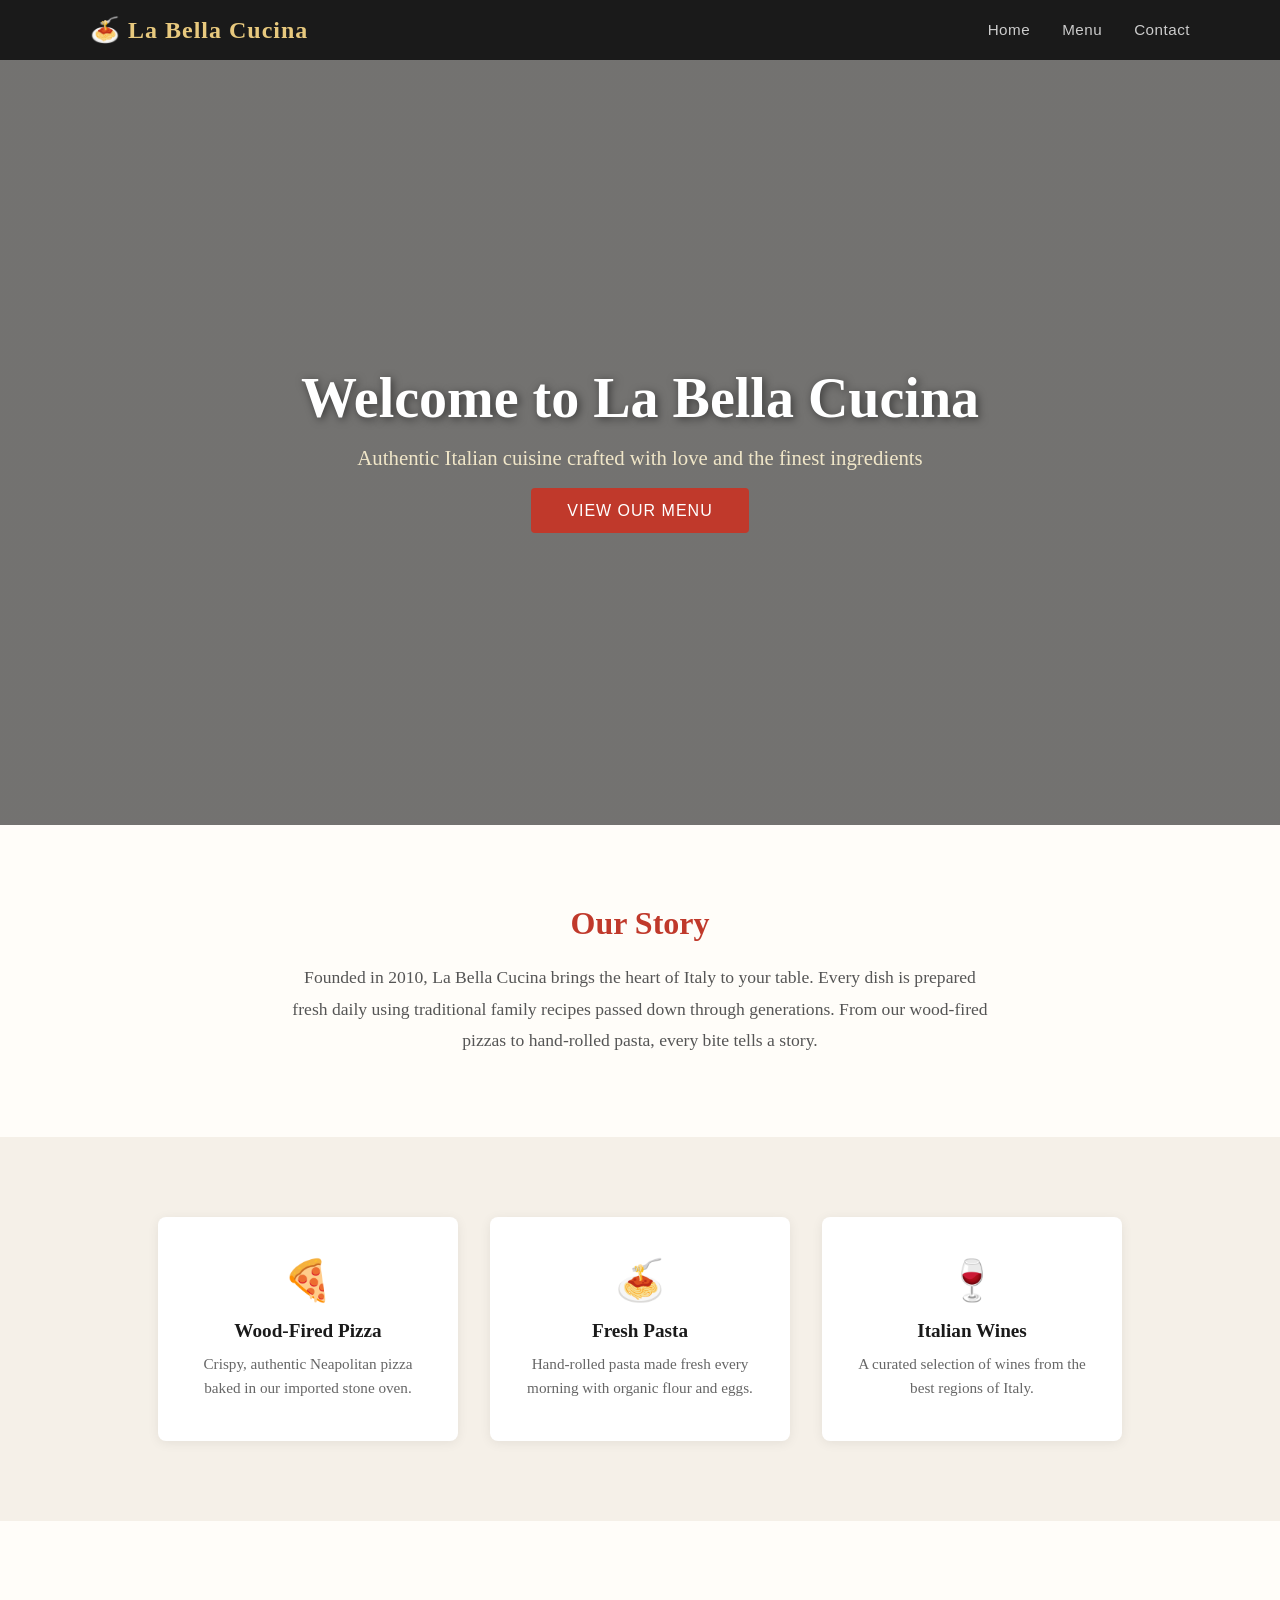
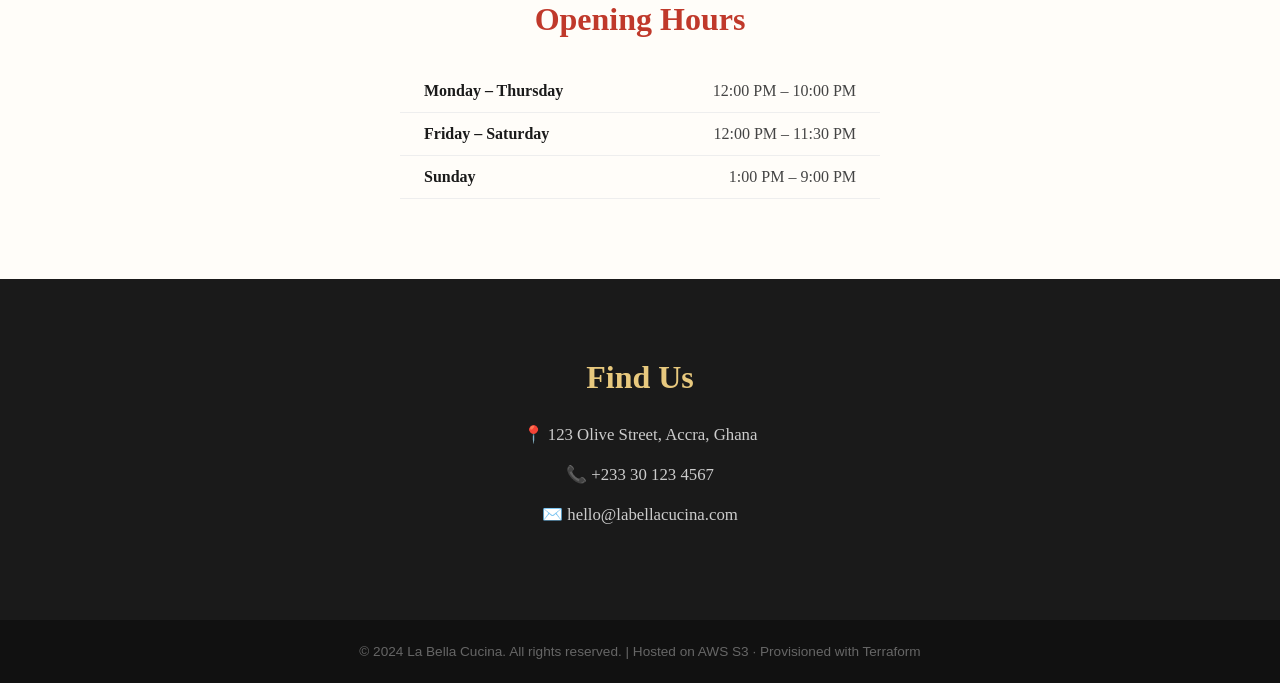
==== website/index.html @ 9f5743a2 "deployed static s3 website using terraform to provision" ====
<!DOCTYPE html>
<html lang="en">
<head>
  <meta charset="UTF-8" />
  <meta name="viewport" content="width=device-width, initial-scale=1.0"/>
  <title>La Bella Cucina</title>
  <link rel="stylesheet" href="style.css" />
</head>
<body>

  <!-- Navigation -->
  <nav>
    <div class="nav-container">
      <div class="logo">🍝 La Bella Cucina</div>
      <ul>
        <li><a href="index.html">Home</a></li>
        <li><a href="menu.html">Menu</a></li>
        <li><a href="#contact">Contact</a></li>
      </ul>
    </div>
  </nav>

  <!-- Hero Section -->
  <header class="hero">
    <div class="hero-content">
      <h1>Welcome to La Bella Cucina</h1>
      <p>Authentic Italian cuisine crafted with love and the finest ingredients</p>
      <a href="menu.html" class="btn">View Our Menu</a>
    </div>
  </header>

  <!-- About Section -->
  <section class="about">
    <div class="container">
      <h2>Our Story</h2>
      <p>
        Founded in 2010, La Bella Cucina brings the heart of Italy to your table.
        Every dish is prepared fresh daily using traditional family recipes passed
        down through generations. From our wood-fired pizzas to hand-rolled pasta,
        every bite tells a story.
      </p>
    </div>
  </section>

  <!-- Features Section -->
  <section class="features">
    <div class="container">
      <div class="feature-card">
        <span>🍕</span>
        <h3>Wood-Fired Pizza</h3>
        <p>Crispy, authentic Neapolitan pizza baked in our imported stone oven.</p>
      </div>
      <div class="feature-card">
        <span>🍝</span>
        <h3>Fresh Pasta</h3>
        <p>Hand-rolled pasta made fresh every morning with organic flour and eggs.</p>
      </div>
      <div class="feature-card">
        <span>🍷</span>
        <h3>Italian Wines</h3>
        <p>A curated selection of wines from the best regions of Italy.</p>
      </div>
    </div>
  </section>

  <!-- Opening Hours -->
  <section class="hours">
    <div class="container">
      <h2>Opening Hours</h2>
      <table>
        <tr><td>Monday – Thursday</td><td>12:00 PM – 10:00 PM</td></tr>
        <tr><td>Friday – Saturday</td><td>12:00 PM – 11:30 PM</td></tr>
        <tr><td>Sunday</td><td>1:00 PM – 9:00 PM</td></tr>
      </table>
    </div>
  </section>

  <!-- Contact Section -->
  <section class="contact" id="contact">
    <div class="container">
      <h2>Find Us</h2>
      <p>📍 123 Olive Street, Accra, Ghana</p>
      <p>📞 +233 30 123 4567</p>
      <p>✉️ hello@labellacucina.com</p>
    </div>
  </section>

  <!-- Footer -->
  <footer>
    <p>© 2024 La Bella Cucina. All rights reserved. | Hosted on AWS S3 · Provisioned with Terraform</p>
  </footer>

</body>
</html>
---- website/style.css ----
/* ============================================
   La Bella Cucina – Stylesheet
   ============================================ */

* {
  margin: 0;
  padding: 0;
  box-sizing: border-box;
}

body {
  font-family: 'Georgia', serif;
  color: #2c2c2c;
  background: #fffdf9;
}

/* ---- Navigation ---- */
nav {
  background: #1a1a1a;
  padding: 16px 40px;
  position: sticky;
  top: 0;
  z-index: 100;
}

.nav-container {
  max-width: 1100px;
  margin: 0 auto;
  display: flex;
  justify-content: space-between;
  align-items: center;
}

.logo {
  color: #e8c97e;
  font-size: 1.5rem;
  font-weight: bold;
  letter-spacing: 1px;
}

nav ul {
  list-style: none;
  display: flex;
  gap: 32px;
}

nav ul a {
  color: #ccc;
  text-decoration: none;
  font-family: 'Arial', sans-serif;
  font-size: 0.95rem;
  letter-spacing: 0.5px;
  transition: color 0.2s;
}

nav ul a:hover {
  color: #e8c97e;
}

/* ---- Hero ---- */
.hero {
  background: linear-gradient(rgba(0,0,0,0.55), rgba(0,0,0,0.55)),
              url('https://images.unsplash.com/photo-1555396273-367ea4eb4db5?w=1400') center/cover no-repeat;
  height: 85vh;
  display: flex;
  align-items: center;
  justify-content: center;
  text-align: center;
  color: white;
}

.hero-content h1 {
  font-size: 3.5rem;
  margin-bottom: 16px;
  text-shadow: 2px 2px 8px rgba(0,0,0,0.5);
}

.hero-content p {
  font-size: 1.3rem;
  margin-bottom: 32px;
  color: #f0e6c8;
}

.btn {
  background: #c0392b;
  color: white;
  padding: 14px 36px;
  text-decoration: none;
  border-radius: 4px;
  font-family: 'Arial', sans-serif;
  font-size: 1rem;
  letter-spacing: 1px;
  text-transform: uppercase;
  transition: background 0.2s;
}

.btn:hover {
  background: #962d22;
}

/* ---- Page Hero (inner pages) ---- */
.page-hero {
  background: #1a1a1a;
  color: white;
  text-align: center;
  padding: 80px 20px;
}

.page-hero h1 {
  font-size: 2.8rem;
  color: #e8c97e;
  margin-bottom: 8px;
}

.page-hero p {
  color: #aaa;
  font-size: 1.1rem;
}

/* ---- Containers ---- */
.container {
  max-width: 1100px;
  margin: 0 auto;
  padding: 0 24px;
}

/* ---- About ---- */
.about {
  padding: 80px 24px;
  text-align: center;
  background: #fffdf9;
}

.about h2 {
  font-size: 2rem;
  color: #c0392b;
  margin-bottom: 20px;
}

.about p {
  max-width: 700px;
  margin: 0 auto;
  font-size: 1.1rem;
  line-height: 1.8;
  color: #555;
}

/* ---- Features ---- */
.features {
  background: #f5f0e8;
  padding: 80px 24px;
}

.features .container {
  display: flex;
  gap: 32px;
  justify-content: center;
  flex-wrap: wrap;
}

.feature-card {
  background: white;
  border-radius: 8px;
  padding: 40px 32px;
  text-align: center;
  flex: 1;
  min-width: 240px;
  max-width: 300px;
  box-shadow: 0 2px 12px rgba(0,0,0,0.07);
}

.feature-card span {
  font-size: 2.5rem;
}

.feature-card h3 {
  margin: 16px 0 10px;
  font-size: 1.2rem;
  color: #1a1a1a;
}

.feature-card p {
  color: #666;
  font-size: 0.95rem;
  line-height: 1.6;
}

/* ---- Hours ---- */
.hours {
  padding: 80px 24px;
  text-align: center;
}

.hours h2 {
  font-size: 2rem;
  color: #c0392b;
  margin-bottom: 32px;
}

.hours table {
  margin: 0 auto;
  border-collapse: collapse;
  width: 100%;
  max-width: 480px;
}

.hours table tr td {
  padding: 12px 24px;
  border-bottom: 1px solid #eee;
  font-size: 1rem;
  color: #444;
}

.hours table tr td:first-child {
  text-align: left;
  font-weight: bold;
  color: #1a1a1a;
}

.hours table tr td:last-child {
  text-align: right;
}

/* ---- Contact ---- */
.contact {
  background: #1a1a1a;
  color: white;
  padding: 80px 24px;
  text-align: center;
}

.contact h2 {
  font-size: 2rem;
  color: #e8c97e;
  margin-bottom: 24px;
}

.contact p {
  font-size: 1.05rem;
  color: #ccc;
  margin: 10px 0;
  line-height: 1.8;
}

/* ---- Menu Sections ---- */
.menu-section {
  padding: 70px 24px;
  background: #fffdf9;
}

.menu-section.alt {
  background: #f5f0e8;
}

.menu-section h2 {
  font-size: 1.8rem;
  color: #c0392b;
  margin-bottom: 32px;
}

.menu-grid {
  display: grid;
  grid-template-columns: repeat(auto-fit, minmax(280px, 1fr));
  gap: 20px;
}

.menu-item {
  background: white;
  border-radius: 6px;
  padding: 24px;
  box-shadow: 0 1px 8px rgba(0,0,0,0.07);
}

.menu-item-header {
  display: flex;
  justify-content: space-between;
  align-items: center;
  margin-bottom: 8px;
}

.menu-item-header span:first-child {
  font-weight: bold;
  font-size: 1.05rem;
  color: #1a1a1a;
}

.price {
  color: #c0392b;
  font-family: 'Arial', sans-serif;
  font-weight: bold;
  font-size: 1rem;
}

.menu-item p {
  color: #666;
  font-size: 0.9rem;
  line-height: 1.6;
}

/* ---- Footer ---- */
footer {
  background: #111;
  color: #666;
  text-align: center;
  padding: 24px;
  font-family: 'Arial', sans-serif;
  font-size: 0.85rem;
}

/* ---- Error page ---- */
.error-page {
  text-align: center;
  padding: 120px 24px;
}

.error-page h1 {
  font-size: 4rem;
  color: #c0392b;
}
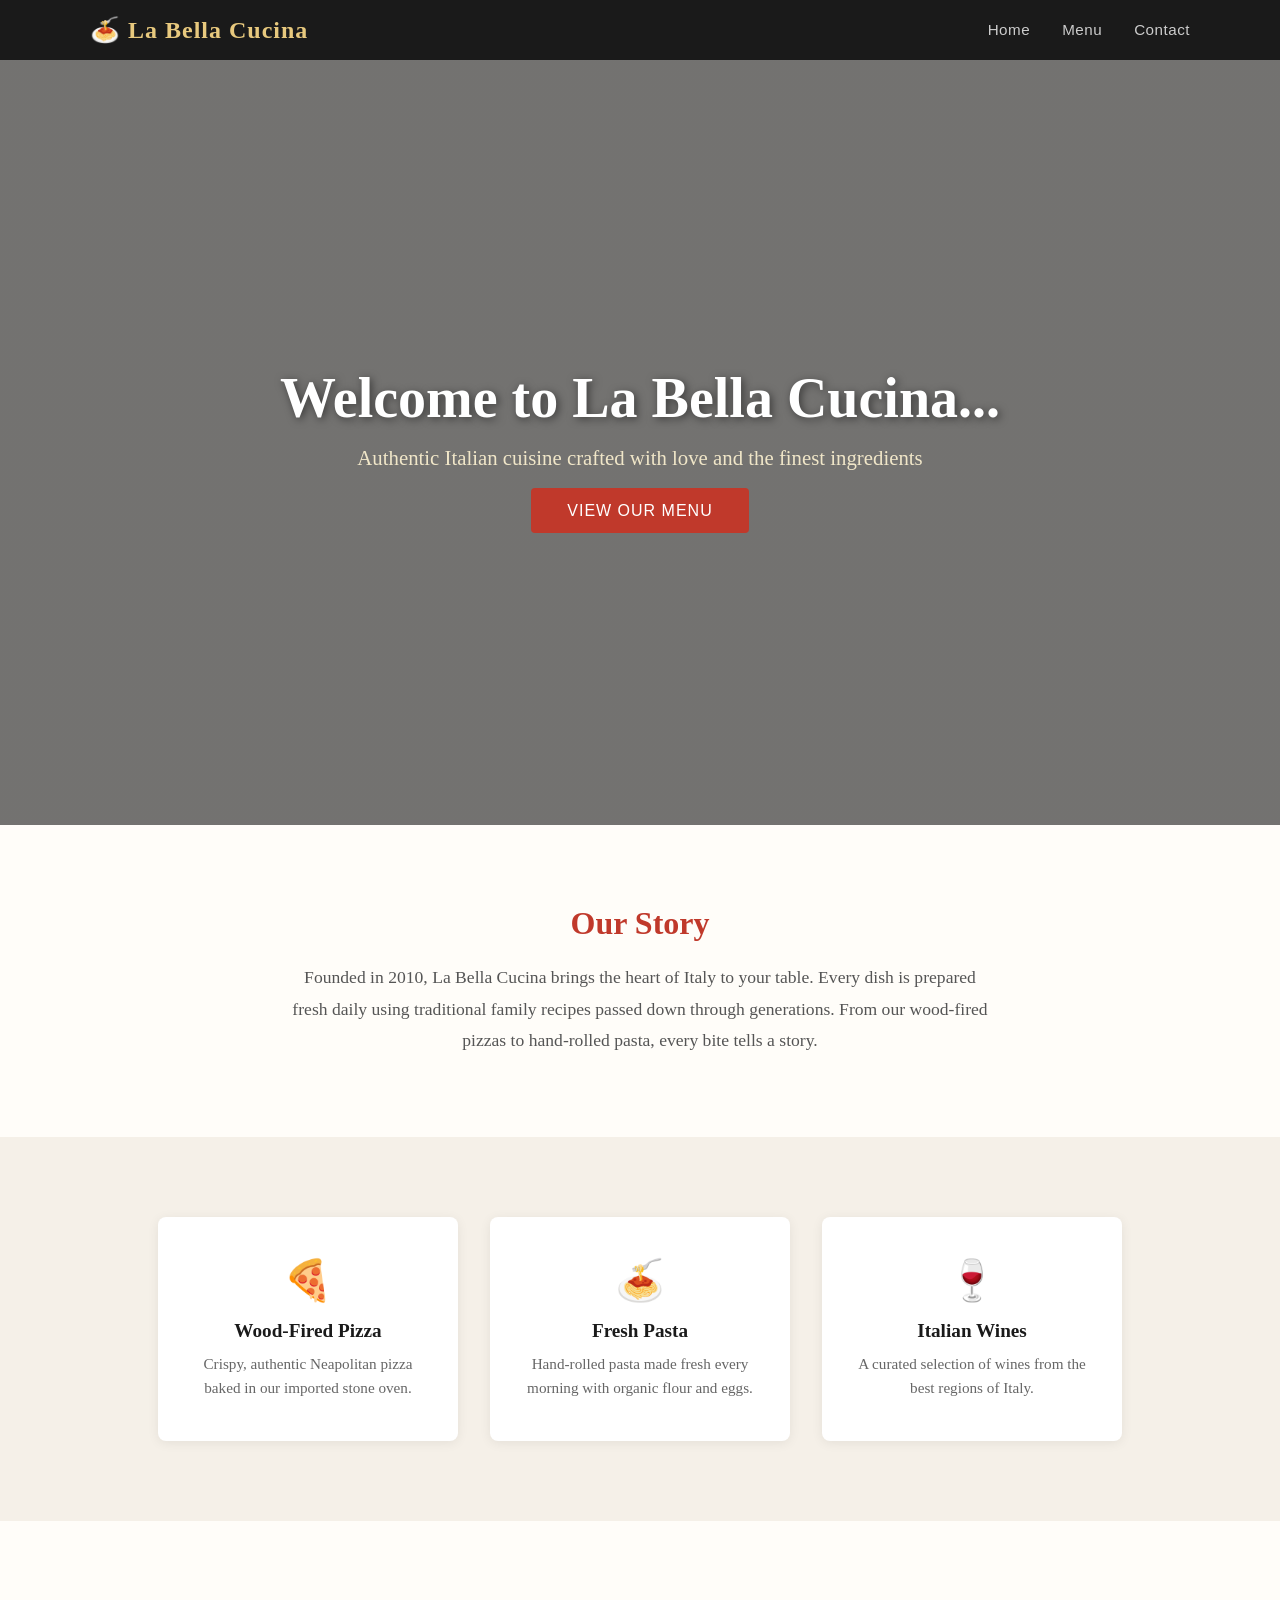
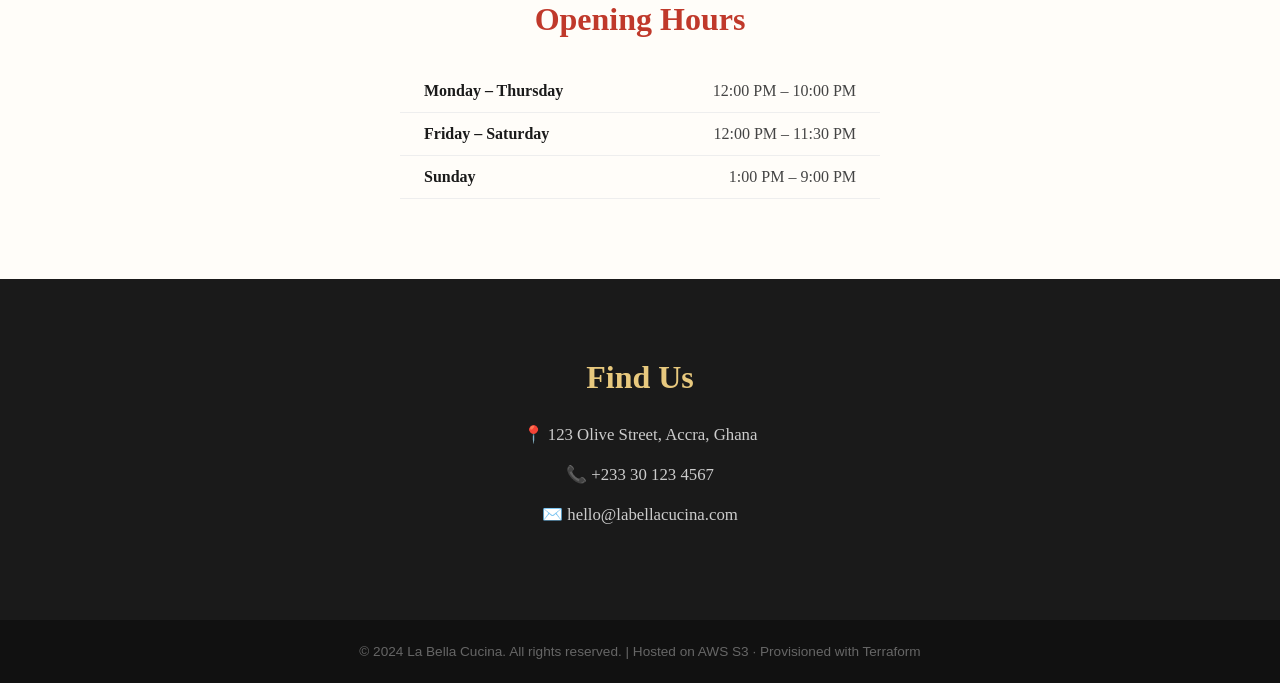
==== commit c3af6eb3: "add to index.html" ====
--- a/website/index.html
+++ b/website/index.html
@@ -23,7 +23,7 @@
   <!-- Hero Section -->
   <header class="hero">
     <div class="hero-content">
-      <h1>Welcome to La Bella Cucina</h1>
+      <h1>Welcome to La Bella Cucina...</h1>
       <p>Authentic Italian cuisine crafted with love and the finest ingredients</p>
       <a href="menu.html" class="btn">View Our Menu</a>
     </div>
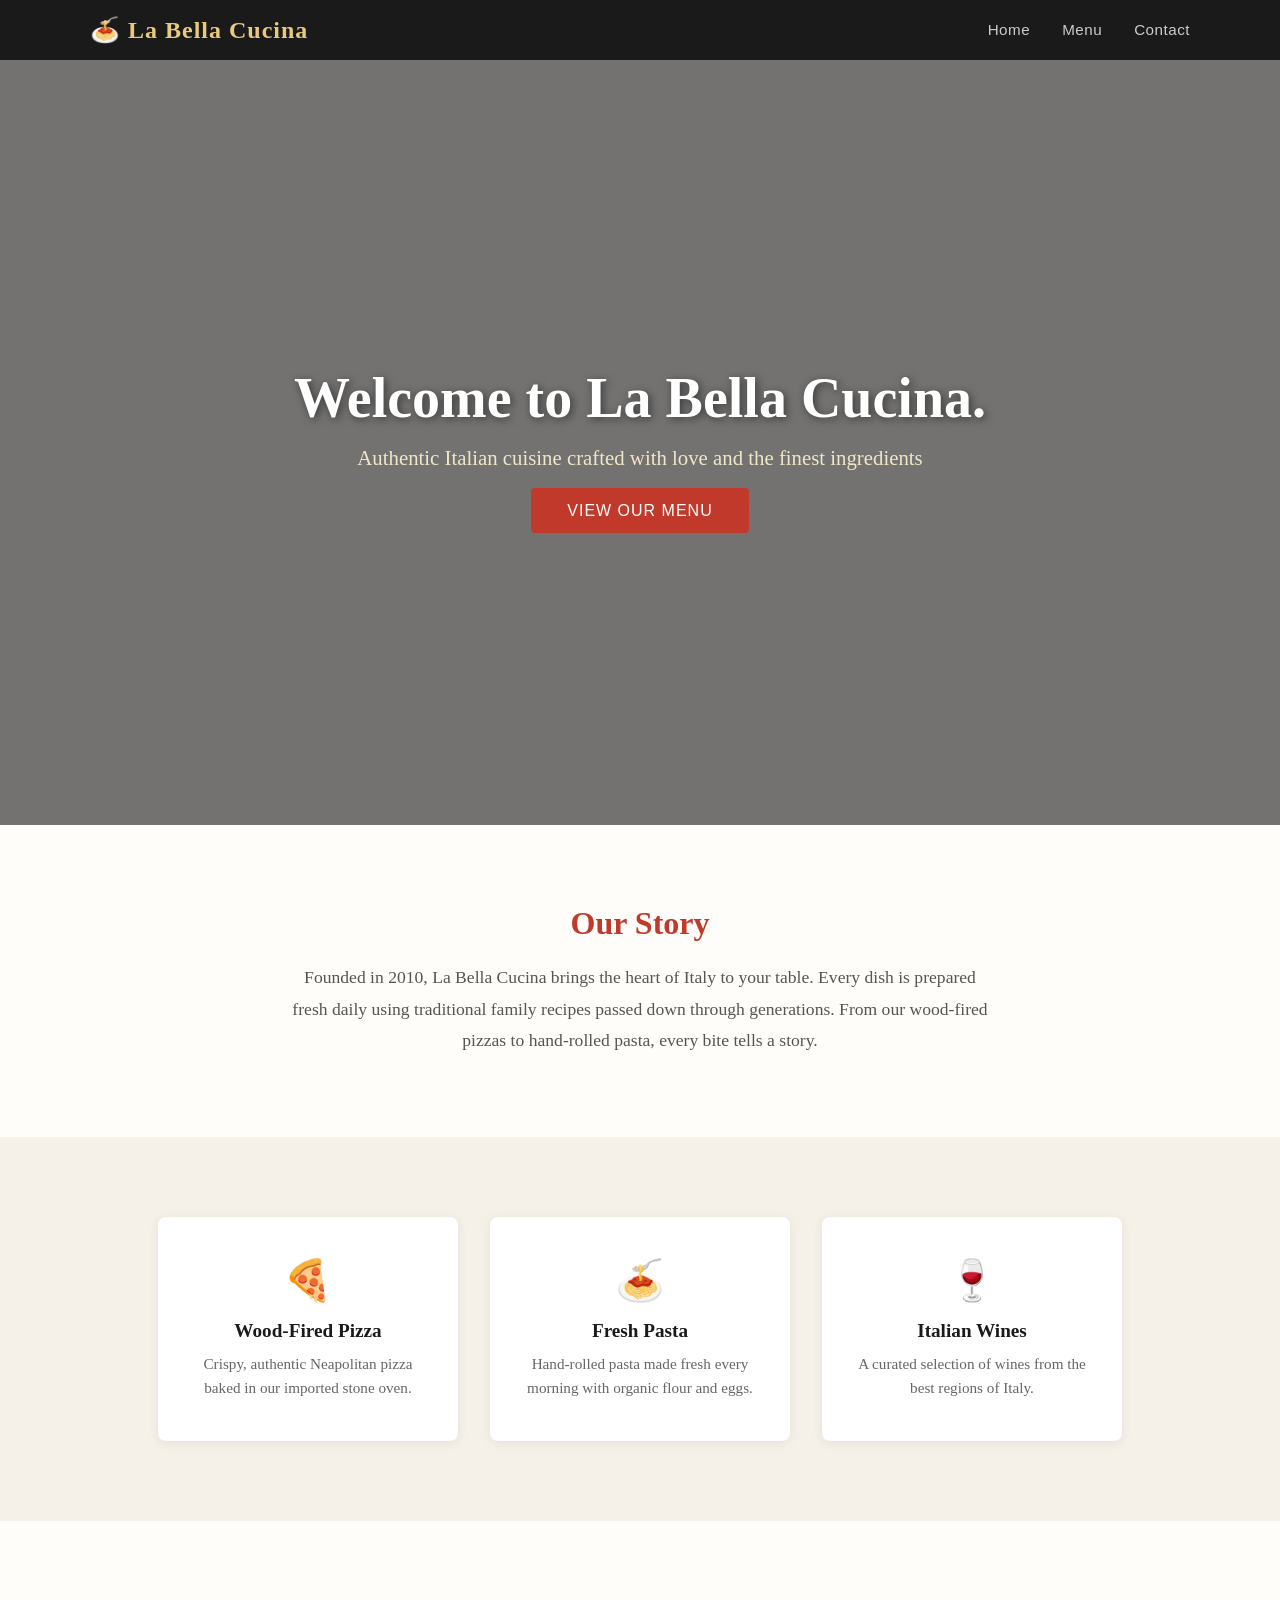
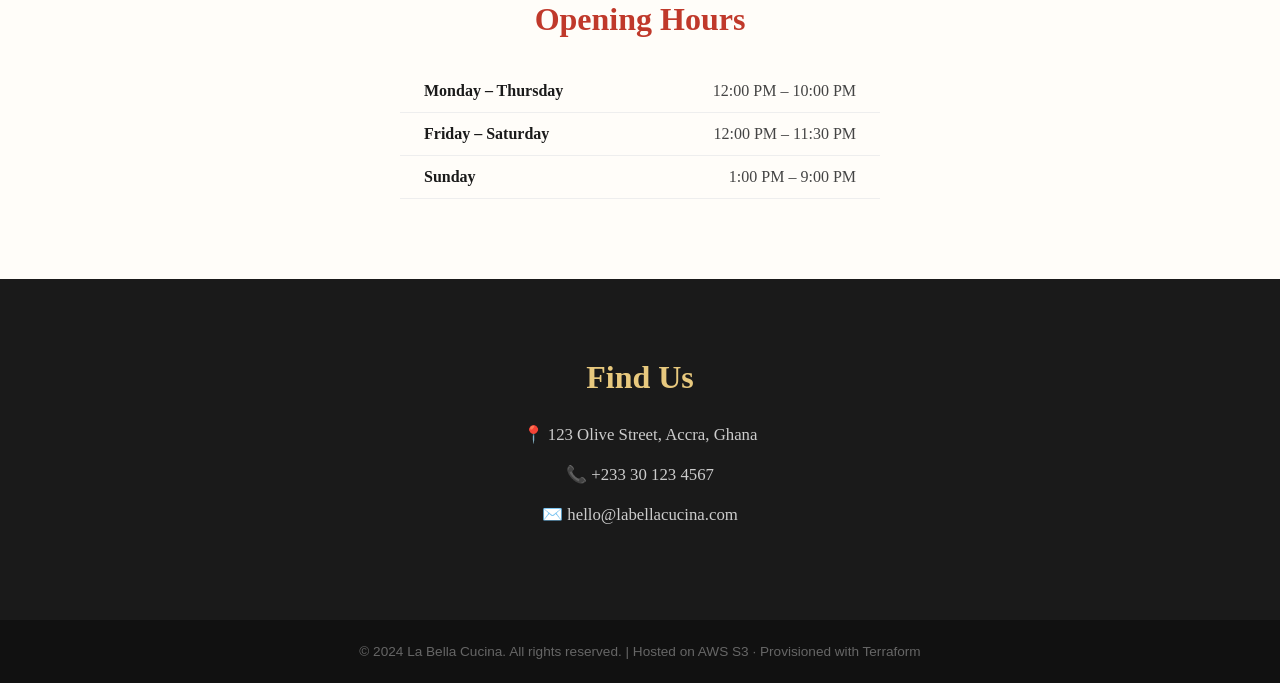
==== commit 637dc64c: "tweak code" ====
--- a/website/index.html
+++ b/website/index.html
@@ -23,7 +23,7 @@
   <!-- Hero Section -->
   <header class="hero">
     <div class="hero-content">
-      <h1>Welcome to La Bella Cucina...</h1>
+      <h1>Welcome to La Bella Cucina.</h1>
       <p>Authentic Italian cuisine crafted with love and the finest ingredients</p>
       <a href="menu.html" class="btn">View Our Menu</a>
     </div>
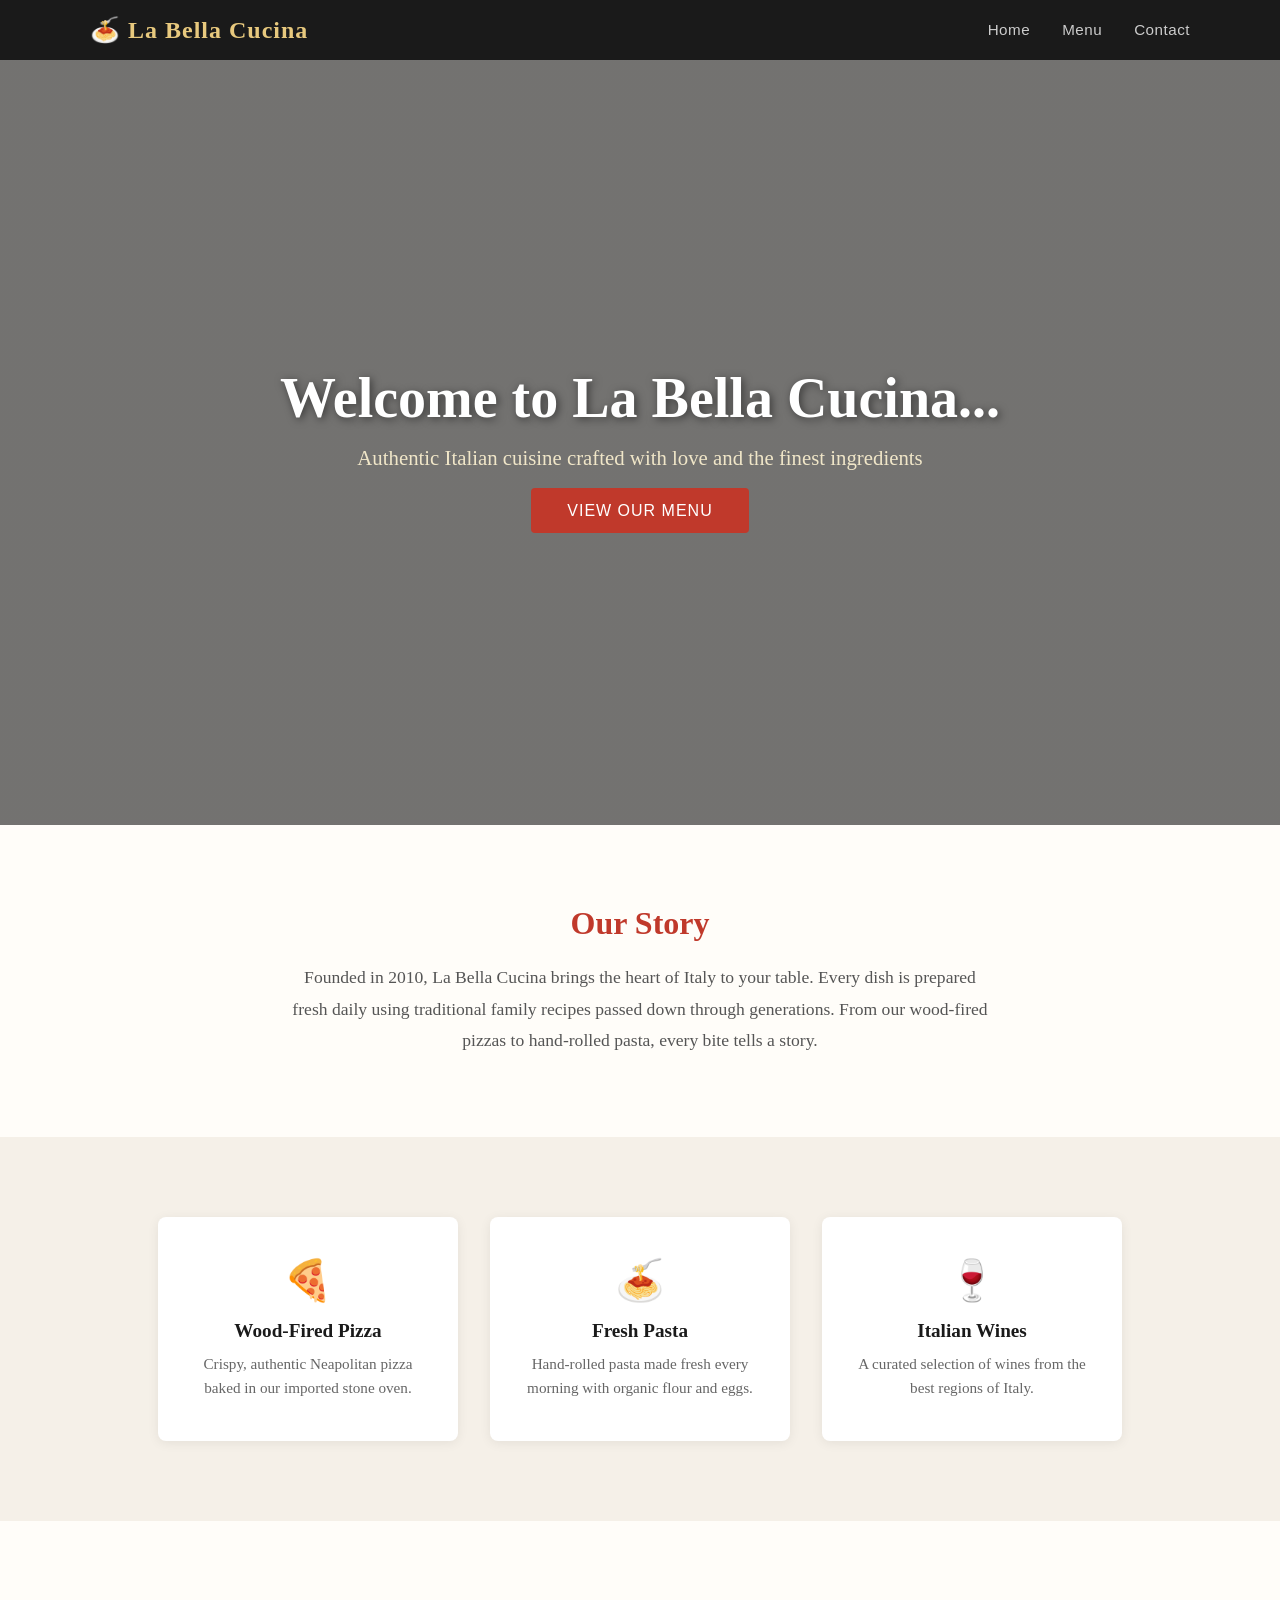
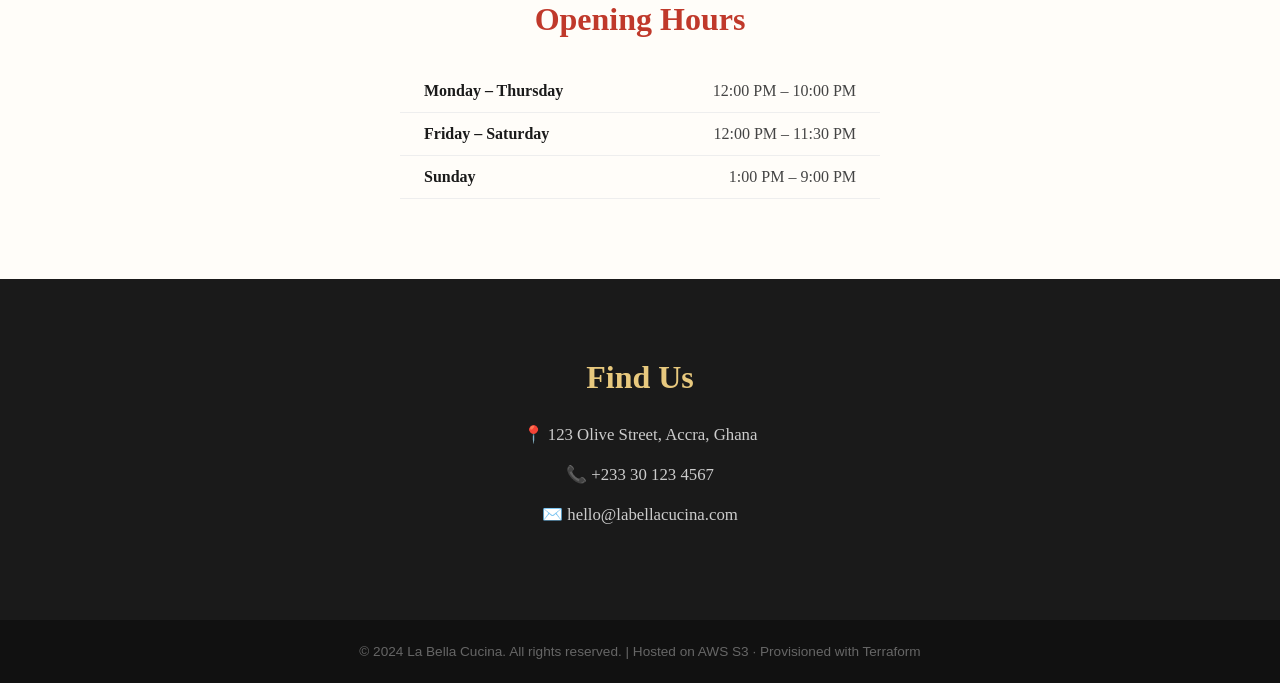
==== commit d4123c5a: "fix: apply iam permissions locally" ====
--- a/website/index.html
+++ b/website/index.html
@@ -23,7 +23,7 @@
   <!-- Hero Section -->
   <header class="hero">
     <div class="hero-content">
-      <h1>Welcome to La Bella Cucina.</h1>
+      <h1>Welcome to La Bella Cucina...</h1>
       <p>Authentic Italian cuisine crafted with love and the finest ingredients</p>
       <a href="menu.html" class="btn">View Our Menu</a>
     </div>
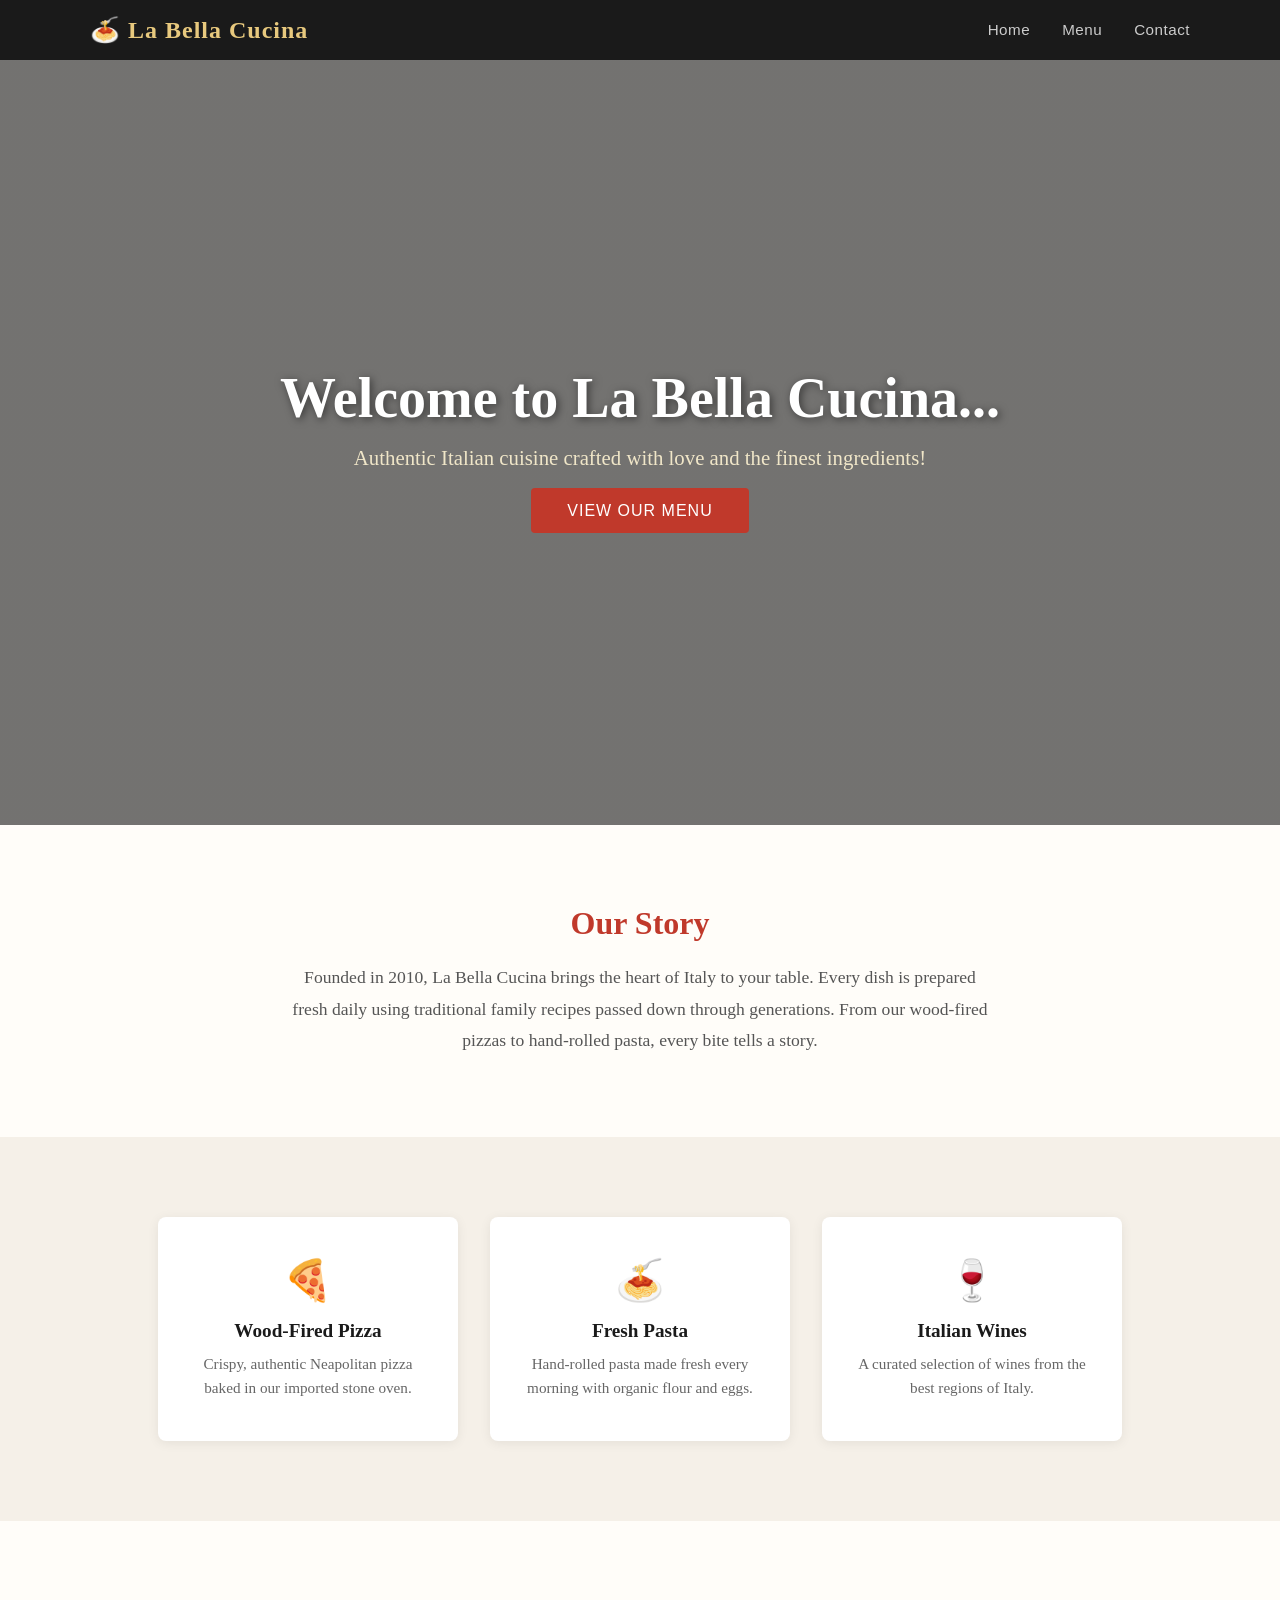
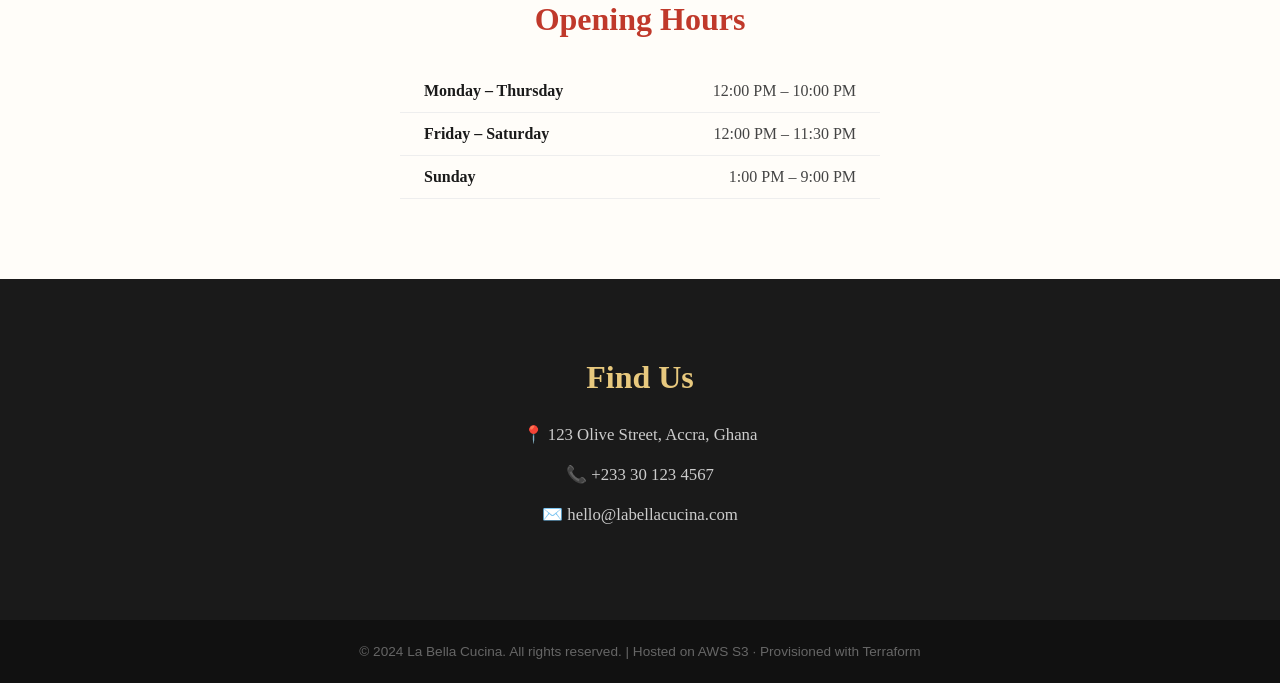
==== commit aa894597: "terraform modules refactor error -fix complete" ====
--- a/website/index.html
+++ b/website/index.html
@@ -24,7 +24,7 @@
   <header class="hero">
     <div class="hero-content">
       <h1>Welcome to La Bella Cucina...</h1>
-      <p>Authentic Italian cuisine crafted with love and the finest ingredients</p>
+      <p>Authentic Italian cuisine crafted with love and the finest ingredients!</p>
       <a href="menu.html" class="btn">View Our Menu</a>
     </div>
   </header>
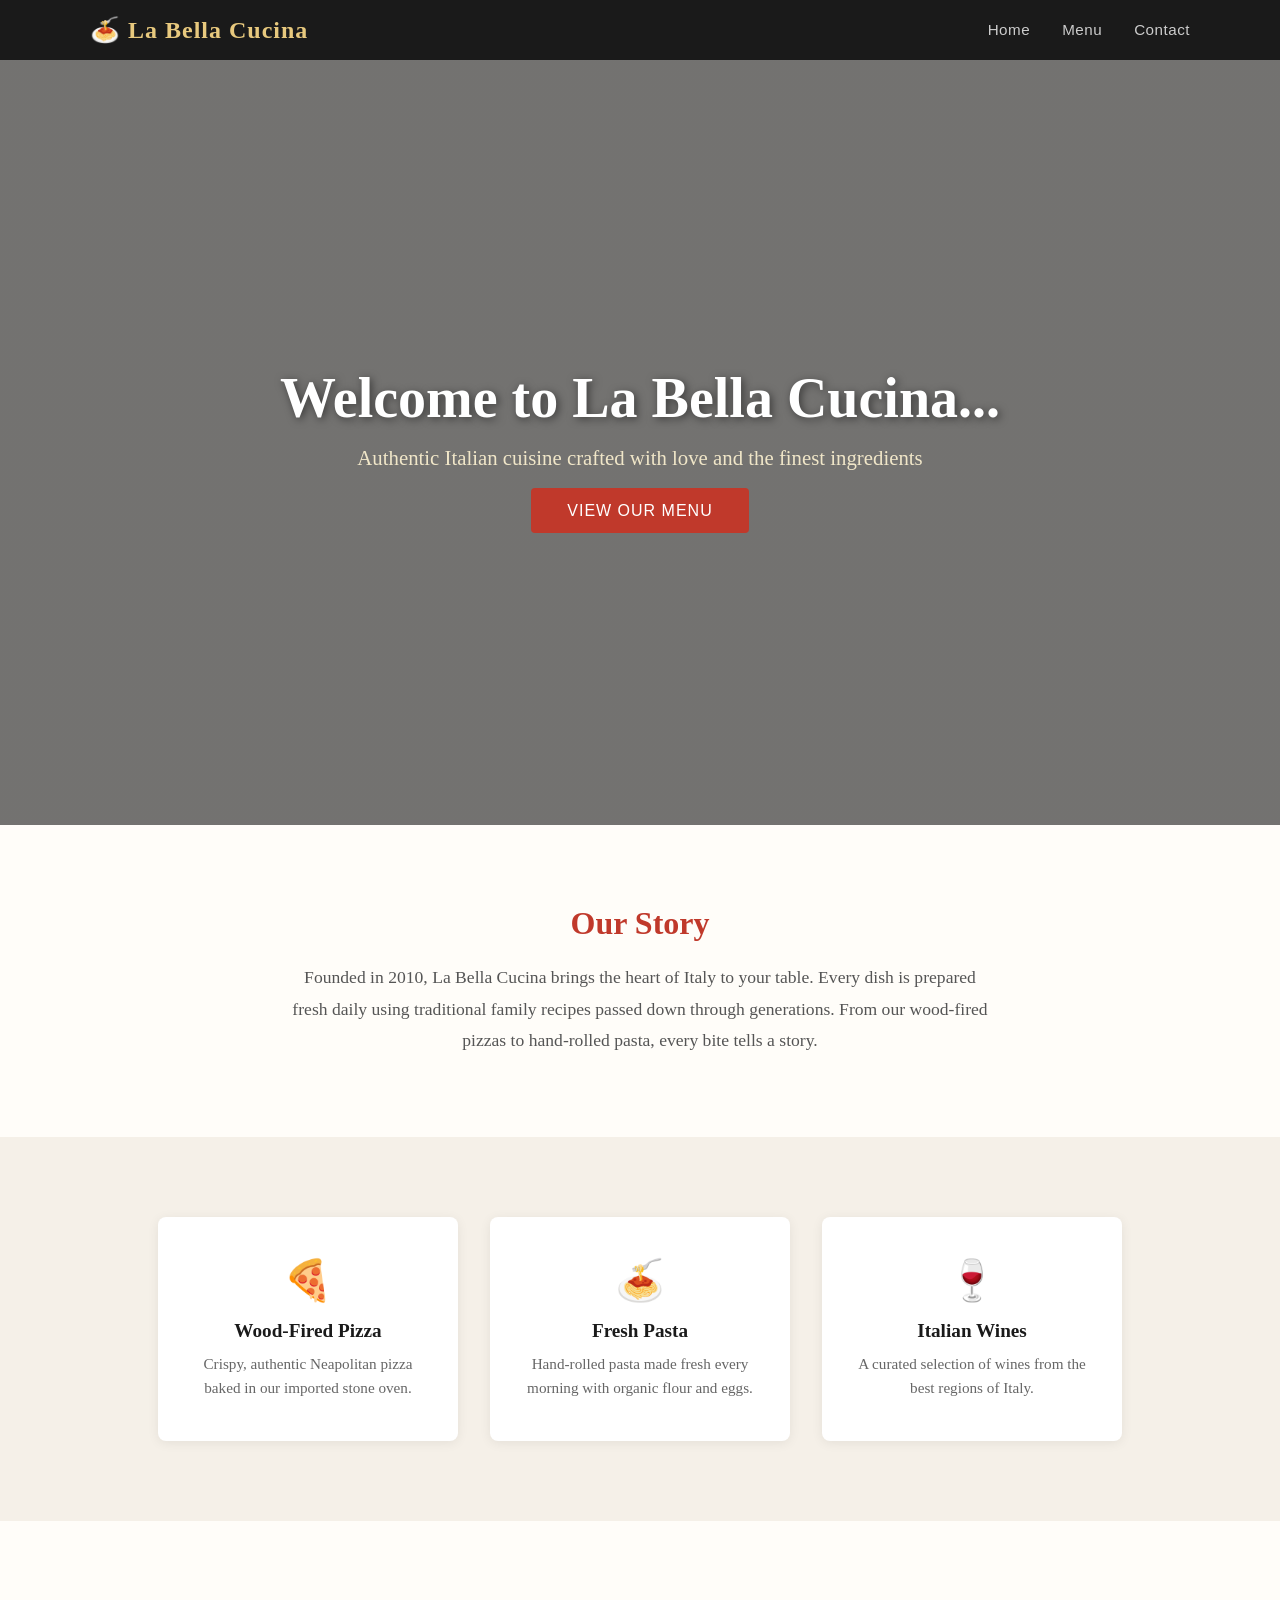
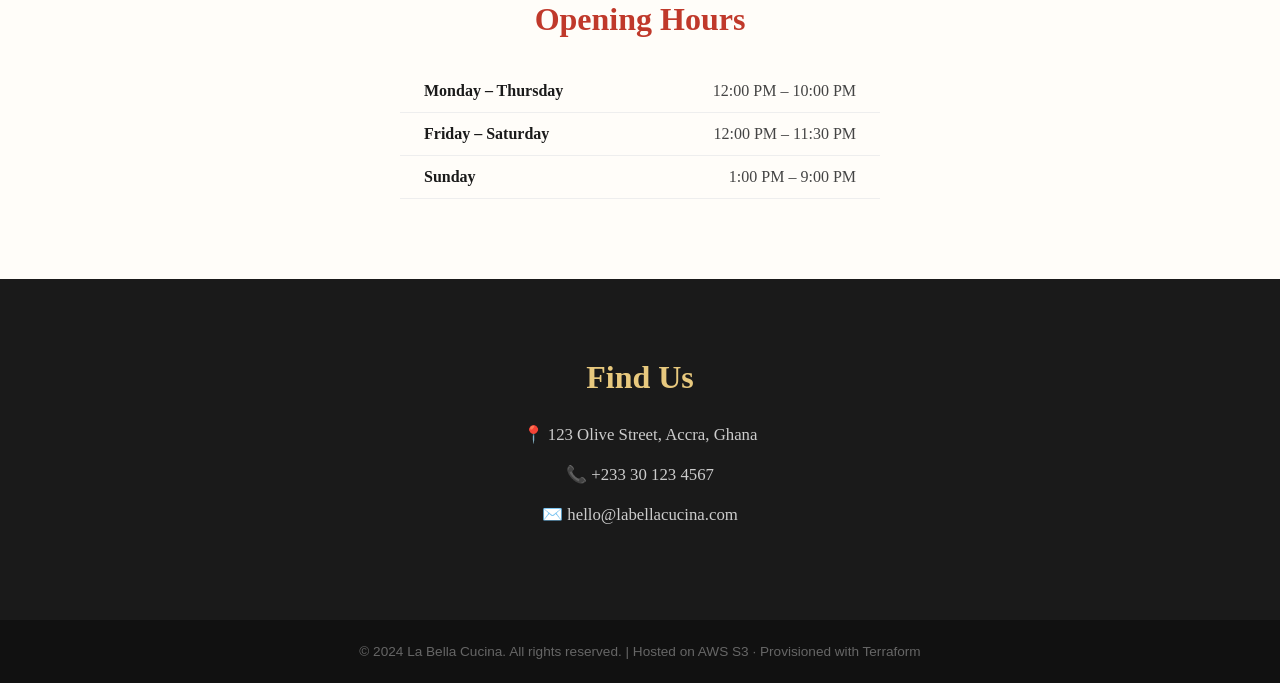
==== commit 95e34e5a: "fix: update oidc trust policy with correct github username" ====
--- a/website/index.html
+++ b/website/index.html
@@ -24,7 +24,7 @@
   <header class="hero">
     <div class="hero-content">
       <h1>Welcome to La Bella Cucina...</h1>
-      <p>Authentic Italian cuisine crafted with love and the finest ingredients!</p>
+      <p>Authentic Italian cuisine crafted with love and the finest ingredients</p>
       <a href="menu.html" class="btn">View Our Menu</a>
     </div>
   </header>
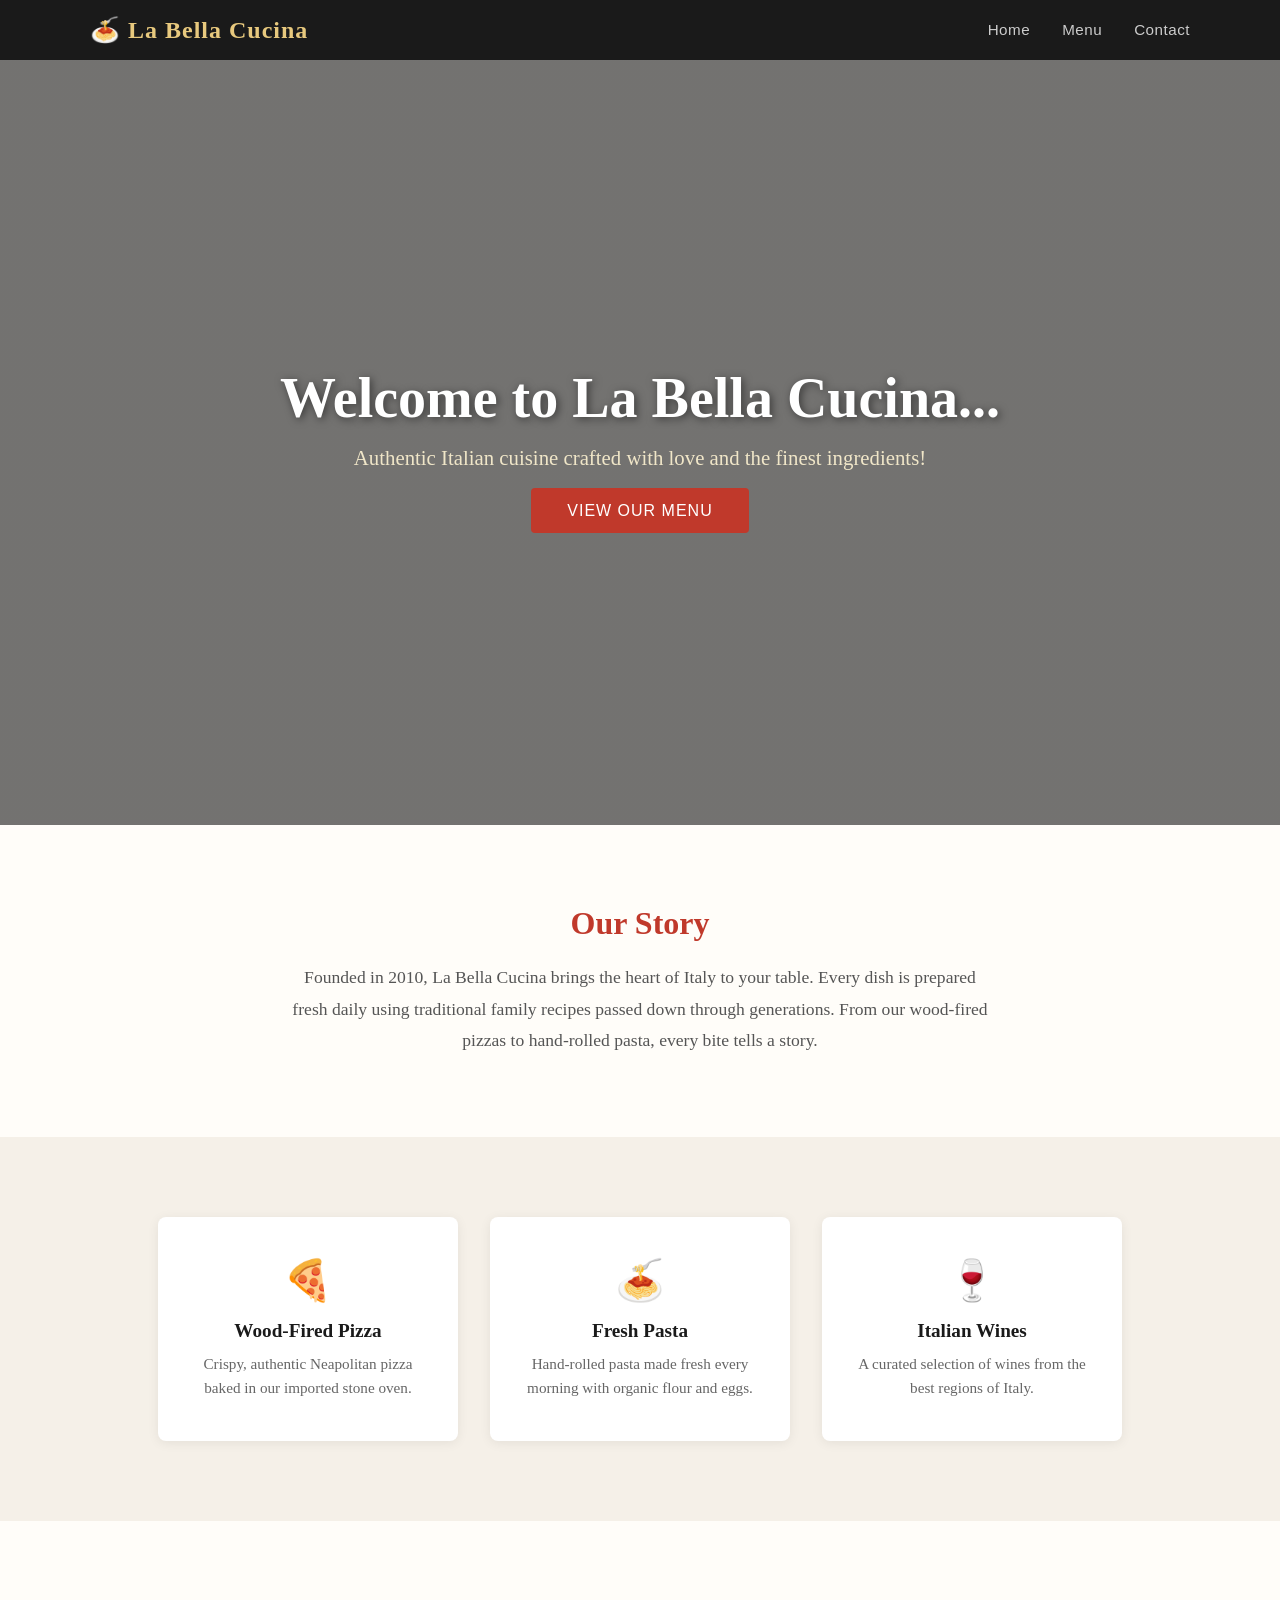
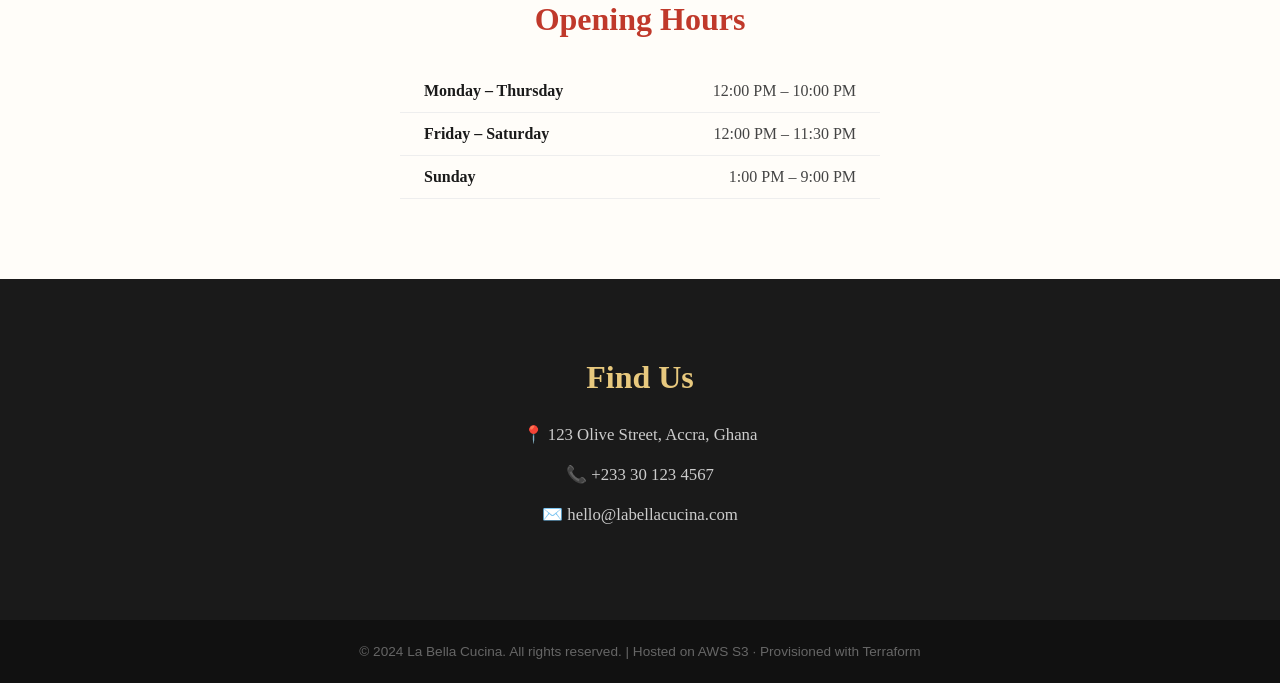
==== commit 84ee4561: "fix: correct repo name casing to IAC_static_web" ====
--- a/website/index.html
+++ b/website/index.html
@@ -24,7 +24,7 @@
   <header class="hero">
     <div class="hero-content">
       <h1>Welcome to La Bella Cucina...</h1>
-      <p>Authentic Italian cuisine crafted with love and the finest ingredients</p>
+      <p>Authentic Italian cuisine crafted with love and the finest ingredients!</p>
       <a href="menu.html" class="btn">View Our Menu</a>
     </div>
   </header>
